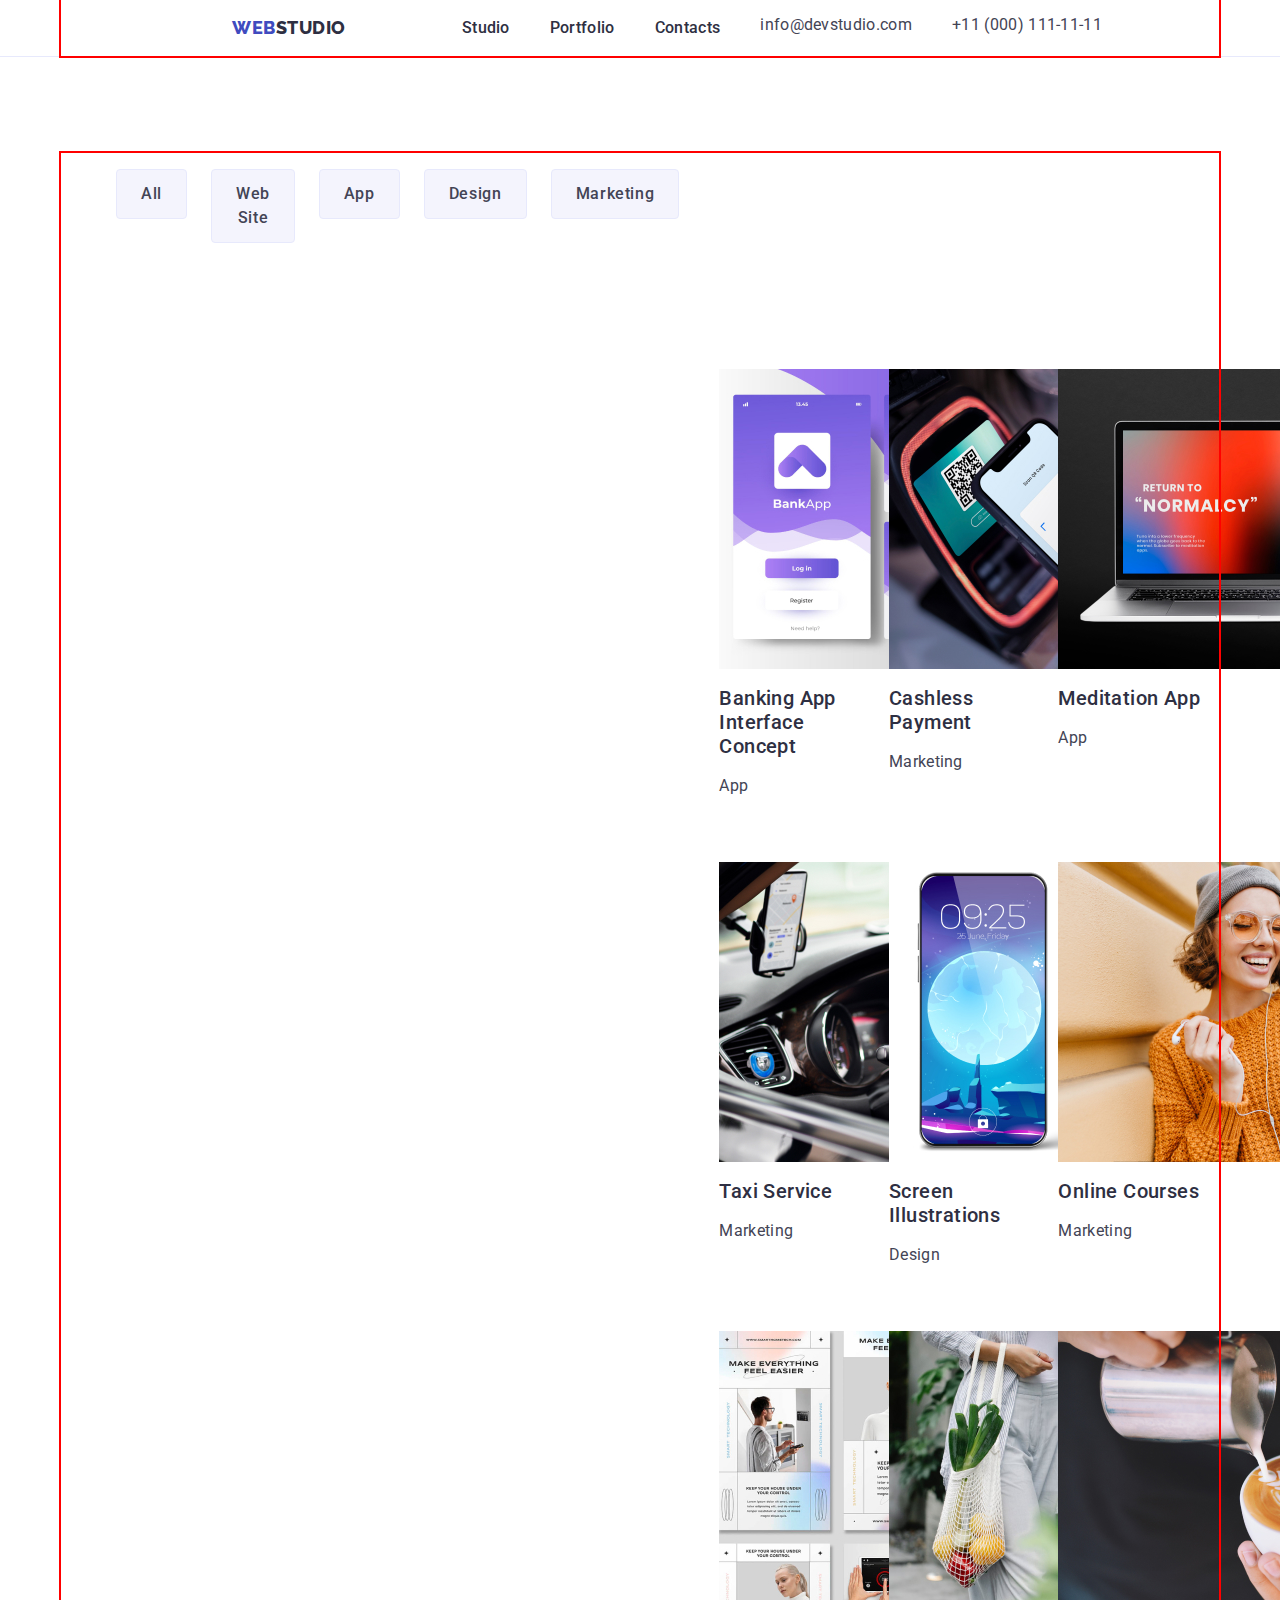
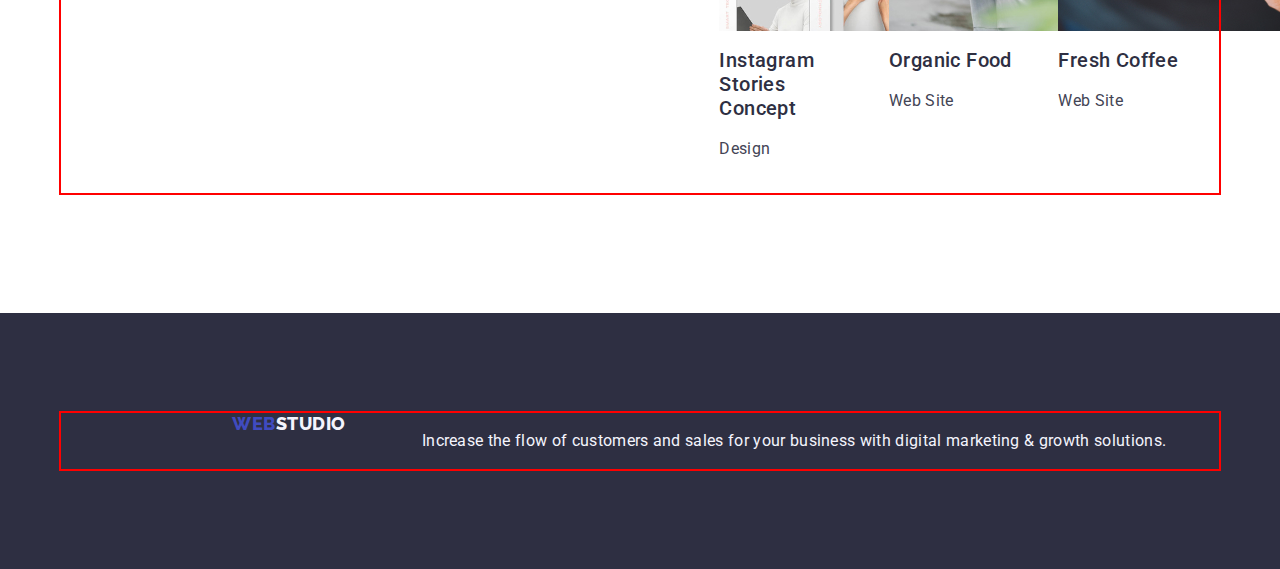
==== portfolio.html @ ae6bb575 "1" ====
<!DOCTYPE html>
<html lang="en">
  <head>
    <meta charset="UTF-8" />
    <meta http-equiv="X-UA-Compatible" content="IE=edge" />
    <meta name="viewport" content="width=device-width, initial-scale=1.0" />
    <title>WebStudio</title>
    <link rel="preconnect" href="https://fonts.googleapis.com" />

    <link rel="preconnect" href="https://fonts.gstatic.com" crossorigin />
    <link
      href="https://fonts.googleapis.com/css2?family=Raleway:wght@800&family=Roboto:wght@400;500;700&display=swap"
      rel="stylesheet"
    />
    <link
      rel="stylesheet"
      href="https://cdnjs.cloudflare.com/ajax/libs/modern-normalize/1.0.0/modern-normalize.min.css"
    />
    <link rel="stylesheet" href="./css/style.css" />
  </head>
  <body class="body">
    <!----------------------------------HEADER------------------------------------>
    <header class="header">
      <div class="container">
        <nav class="nav">
          <a href="./index.html" class="logo-header link"
            >web<span class="logo-studio">Studio</span></a
          >
          <ul class="menu-list link list">
            <li><a href="./index.html" class="menu-item link">Studio</a></li>
            <li>
              <a href="./portfolio.html" class="menu-item link">Portfolio</a>
            </li>
            <li><a href="" class="menu-item link">Contacts</a></li>
          </ul>
        </nav>
        <address class="address">
          <ul class="address-list list">
            <li>
              <a href="mailto:info@devstudio.com" class="mail-link link"
                >info@devstudio.com</a
              >
            </li>
            <li>
              <a href="tel:+110001111111" class="mail-link link"
                >+11 (000) 111-11-11</a
              >
            </li>
          </ul>
        </address>
      </div>
    </header>
    <!----------------------------------MAIN------------------------------------>
    <main class="main">
      <section class="section-main-portfolio section">
        <div class="container">
          <h1 hidden>button</h1>
          <ul class="button-list list">
            <li><button class="btn" type="button">All</button></li>
            <li><button class="btn" type="button">Web Site</button></li>
            <li><button class="btn" type="button">App</button></li>
            <li><button class="btn" type="button">Design</button></li>
            <li><button class="btn" type="button">Marketing</button></li>
          </ul>
          <ul class="portfolio-list list">
            <li class="portfolio-item">
              <a href="" class="link">
                <img
                  src="./images/portfolio1.jpg"
                  width="360"
                  height="300"
                  alt="photoportfolio1"
                />
                <div>
                  <h2 class="portfolio-title">Banking App Interface Concept</h2>
                  <p class="portfolio-text">App</p>
                </div>
              </a>
            </li>
            <li class="portfolio-item">
              <a href="" class="link">
                <img
                  src="./images/portfolio2.jpg"
                  width="360"
                  height="300"
                  alt="photoportfolio2"
                />
                <div>
                  <h2 class="portfolio-title">Cashless Payment</h2>
                  <p class="portfolio-text">Marketing</p>
                </div>
              </a>
            </li>

            <li class="portfolio-item">
              <a href="" class="link">
                <img
                  src="./images/portfolio3.jpg"
                  width="360"
                  height="300"
                  alt="photoportfolio3"
                />
                <div>
                  <h2 class="portfolio-title">Meditation App</h2>
                  <p class="portfolio-text">App</p>
                </div>
              </a>
            </li>

            <li class="portfolio-item">
              <a href="" class="link">
                <img
                  src="./images/portfolio4.jpg"
                  width="360"
                  height="300"
                  alt="photoportfolio4"
                />
                <div>
                  <h2 class="portfolio-title">Taxi Service</h2>
                  <p class="portfolio-text">Marketing</p>
                </div>
              </a>
            </li>

            <li class="portfolio-item">
              <a href="" class="link">
                <img
                  src="./images/portfolio5.jpg"
                  width="360"
                  height="300"
                  alt="photoportfolio5"
                />
                <div>
                  <h2 class="portfolio-title">Screen Illustrations</h2>
                  <p class="portfolio-text">Design</p>
                </div>
              </a>
            </li>

            <li class="portfolio-item">
              <a href="" class="link">
                <img
                  src="./images/portfolio6.jpg"
                  width="360"
                  height="300"
                  alt="photoportfolio6"
                />
                <div>
                  <h2 class="portfolio-title">Online Courses</h2>
                  <p class="portfolio-text">Marketing</p>
                </div>
              </a>
            </li>

            <li class="portfolio-item">
              <a href="" class="link">
                <img
                  src="./images/portfolio7.jpg"
                  width="360"
                  height="300"
                  alt="photoportfolio7"
                />
                <div>
                  <h2 class="portfolio-title">Instagram Stories Concept</h2>
                  <p class="portfolio-text">Design</p>
                </div>
              </a>
            </li>

            <li class="portfolio-item">
              <a href="" class="link">
                <img
                  src="./images/portfolio8.jpg"
                  width="360"
                  height="300"
                  alt="photoportfolio8"
                />
                <div>
                  <h2 class="portfolio-title">Organic Food</h2>
                  <p class="portfolio-text">Web Site</p>
                </div>
              </a>
            </li>

            <li class="portfolio-item">
              <a href="" class="link">
                <img
                  src="./images/portfolio9.jpg"
                  width="360"
                  height="300"
                  alt="photoportfolio9"
                />
                <div>
                  <h2 class="portfolio-title">Fresh Coffee</h2>
                  <p class="portfolio-text">Web Site</p>
                </div>
              </a>
            </li>
          </ul>
        </div>
      </section>
    </main>
    <!----------------------------------HEADER------------------------------------>
    <footer class="footer">
      <div class="container">
        <a href="./index.html" class="logo-footer link"
          >web<span class="logo-span">Studio</span></a
        >
        <p class="footer-text">
          Increase the flow of customers and sales for your business with
          digital marketing & growth solutions.
        </p>
      </div>
    </footer>
  </body>
</html>
---- css/style.css ----
:root {
  --buttom-color: #404bbf;
  --title-text: #f4f4fd;
  --button: #4d5ae5;
  --footer-color: #2e2f42;
  --header-color: #ffffff;
  --menu-color: #434455;
  --btn-color: #f4f4fd;
  --btn-edging: #e7e9fc;
}
.ul {
}

.link {
  text-decoration: none;
}

.list {
  list-style: none;
}
img {
  display: block;
}
.container {
  display: flex;
}
.section {
  padding: 120px 0;
}

.body {
  font-family: "Roboto", sans-serif;
  background: var(--header-color);
  color: var(--menu-color);
}
.img {
  display: block;
  max-width: 100%;
  height: auto;
}
.container {
  padding: 0 15px;
  margin: 0 auto;
  outline: 2px solid red;
  width: 1158px;
}
/**---------------HEADER--------------**/
.nav-container {
  display: flex;
  align-items: center;
}
.nav {
  display: flex;
  align-items: center;
}
.header {
  background: var(--header-color);
  border-bottom: 1px solid #e7e9fc;
  margin: 0 auto;
}

.logo-header {
  font-family: "Raleway", sans-serif;
  font-weight: 800;
  font-size: 18px;
  line-height: 1.17;
  letter-spacing: 0.03em;
  text-transform: uppercase;
  margin-right: 76px;
  margin-left: 156px;
  display: inline-block;

  color: var(--buttom-color);
}

.logo-studio {
  font-family: "Raleway", sans-serif;
  color: var(--footer-color);
}

.menu-list {
  display: flex;
  gap: 40px;
}

.menu-item:hover,
.menu-item:focus {
  color: var(--buttom-color);
}

.menu-item {
  font-weight: 500;
  line-height: 1.5;
  letter-spacing: 0.02em;
  padding: 24px 0;
  color: var(--footer-color);
}

.address {
  font-style: normal;
  margin-right: auto;
}
.address-list {
  display: flex;
  gap: 40px;
}

.mail-link:hover,
.mail-link:focus {
  color: var(--buttom-color);
}
.mail-link {
  letter-spacing: 0.02em;
  color: var(--menu-color);
}
/**---------------SECTION 1--------------**/
.title-top-section {
  margin: 0 auto;
  padding: 188px 0;
  background: var(--footer-color);
  height: 600px;
  width: 1440px;
}
.div-container {
  display: flex;
  flex-wrap: wrap;
  height: 250px;
  width: 550px;
}

.title {
  height: 120px;
  font-weight: 700;
  font-size: 56px;
  line-height: 1.07;
  text-align: center;
  letter-spacing: 0.02em;
  max-width: 496px;
  margin: 0 auto;
  color: var(--header-color);
}

.button-top:hover,
.button-top:focus {
  background-color: var(--buttom-color);
}

.button-top {
  font-family: "Roboto", sans-serif;
  font-weight: 500;
  font-size: 16px;
  line-height: 1.5;
  letter-spacing: 0.04em;
  cursor: pointer;
  display: block;
  border: none;
  min-width: 169px;
  height: 56px;
  border-radius: 4px;
  margin: 0 auto;
  margin-top: 48px;
  color: var(--header-color);
  background-color: var(--button);
}
/**---------------SECTION 2--------------**/
.section-two {
}
.element {
  flex-basis: calc((100% - 3 * 24px) / 4);
}
.list-list {
  display: flex;
  gap: 24px;
}

.title-top {
  font-weight: 500;
  font-size: 20px;
  line-height: 1.2;
  letter-spacing: 0.02em;
  margin-bottom: 8px;
  color: var(--footer-color);
}
.title-text {
  font-size: 16px;
  line-height: 1.5;
  letter-spacing: 0.02em;
  color: var(--menu-color);
}

/**---------------SECTION 3--------------**/
.section-three {
}
.work {
  font-weight: 700;
  font-size: 36px;
  margin-bottom: 72px;
  line-height: 1.11;
  text-align: center;
  letter-spacing: 0.02em;
  text-transform: capitalize;
  color: var(--footer-color);
}
.list-work {
  display: flex;
  gap: 24px;
}
.element-foto {
  display: flex;
  width: calc((100% - 48px) / 3);
}
/**---------------SECTION 4--------------**/
.section-four {
  background-color: var(--title-text);
}

.team {
  font-size: 36px;
  line-height: 1.11;
  text-align: center;
  letter-spacing: 0.02em;
  text-transform: capitalize;
  margin-bottom: 72px;
  color: var(--footer-color);
}
.team-list {
  display: flex;
  gap: 24px;

  border-radius: 0px 0px 4px 4px;
}

.foto {
  background-color: var(--header-color);

  width: calc((100% - 72px) / 4);
  border-radius: 0px 0px 4px 4px;
}
.div-foto {
  padding: 32px 16px;
}

.name {
  font-size: 20px;
  line-height: 1.2;
  text-align: center;
  letter-spacing: 0.02em;
  margin-bottom: 8px;
  color: var(--footer-color);
}
.speciality {
  font-size: 16px;
  line-height: 1.5;
  text-align: center;
  letter-spacing: 0.02em;

  color: var(--menu-color);
}
/**---------------portfolio-main--------------**/

.section-main-portfolio {
  padding: 96px 0 120px;
}
.btn-div {
  display: flex;
}
.button-list {
  list-style: none;
  display: flex;
  justify-content: center;
  gap: 24px;
  margin-bottom: 72px;
  padding-bottom: 427px;
}

.btn:hover,
.btn:focus {
  border: 1px solid transparent;
  background-color: var(--buttom-color);
  color: var(--header-color);
}

.btn {
  font-family: "Roboto", sans-serif;
  font-weight: 500;
  font-size: 16px;
  line-height: 1.5;
  letter-spacing: 0.04em;
  cursor: pointer;
  padding: 12px 24px;
  border-radius: 4px;
  border: 1px solid var(--btn-edging);
  color: var(--buton);
  background-color: var(--btn-color);
}

.portfolio-list {
  display: flex;
  flex-wrap: wrap;
  column-gap: 24px;
  row-gap: 48px;
  margin-top: 216px;
}
.portfolio-item {
  width: calc((100% - 48px) / 3);
}

.portfolio-title {
  font-weight: 500;
  font-size: 20px;
  line-height: 1.2;
  letter-spacing: 0.02em;
  color: var(--footer-color);
}
.portfolio-text {
  font-size: 16px;
  line-height: 1.5;
  letter-spacing: 0.02em;
  color: var(--menu-color);
}

/**---------------FOOTER--------------**/
.footer {
  padding: 100px 0;
  background: var(--footer-color);
}
.footer-text {
  font-size: 16px;
  line-height: 24px;
  letter-spacing: 0.02em;
  color: var(--title-text);
}
.logo-footer {
  font-family: "Raleway", sans-serif;
  font-weight: 800;
  font-size: 18px;
  line-height: 1.17;
  letter-spacing: 0.03em;
  text-transform: uppercase;
  margin-right: 76px;
  margin-left: 156px;
  display: inline-block;
  margin-bottom: 16px;
  color: var(--buttom-color);
}

.logo-span {
  color: var(--title-text);
}
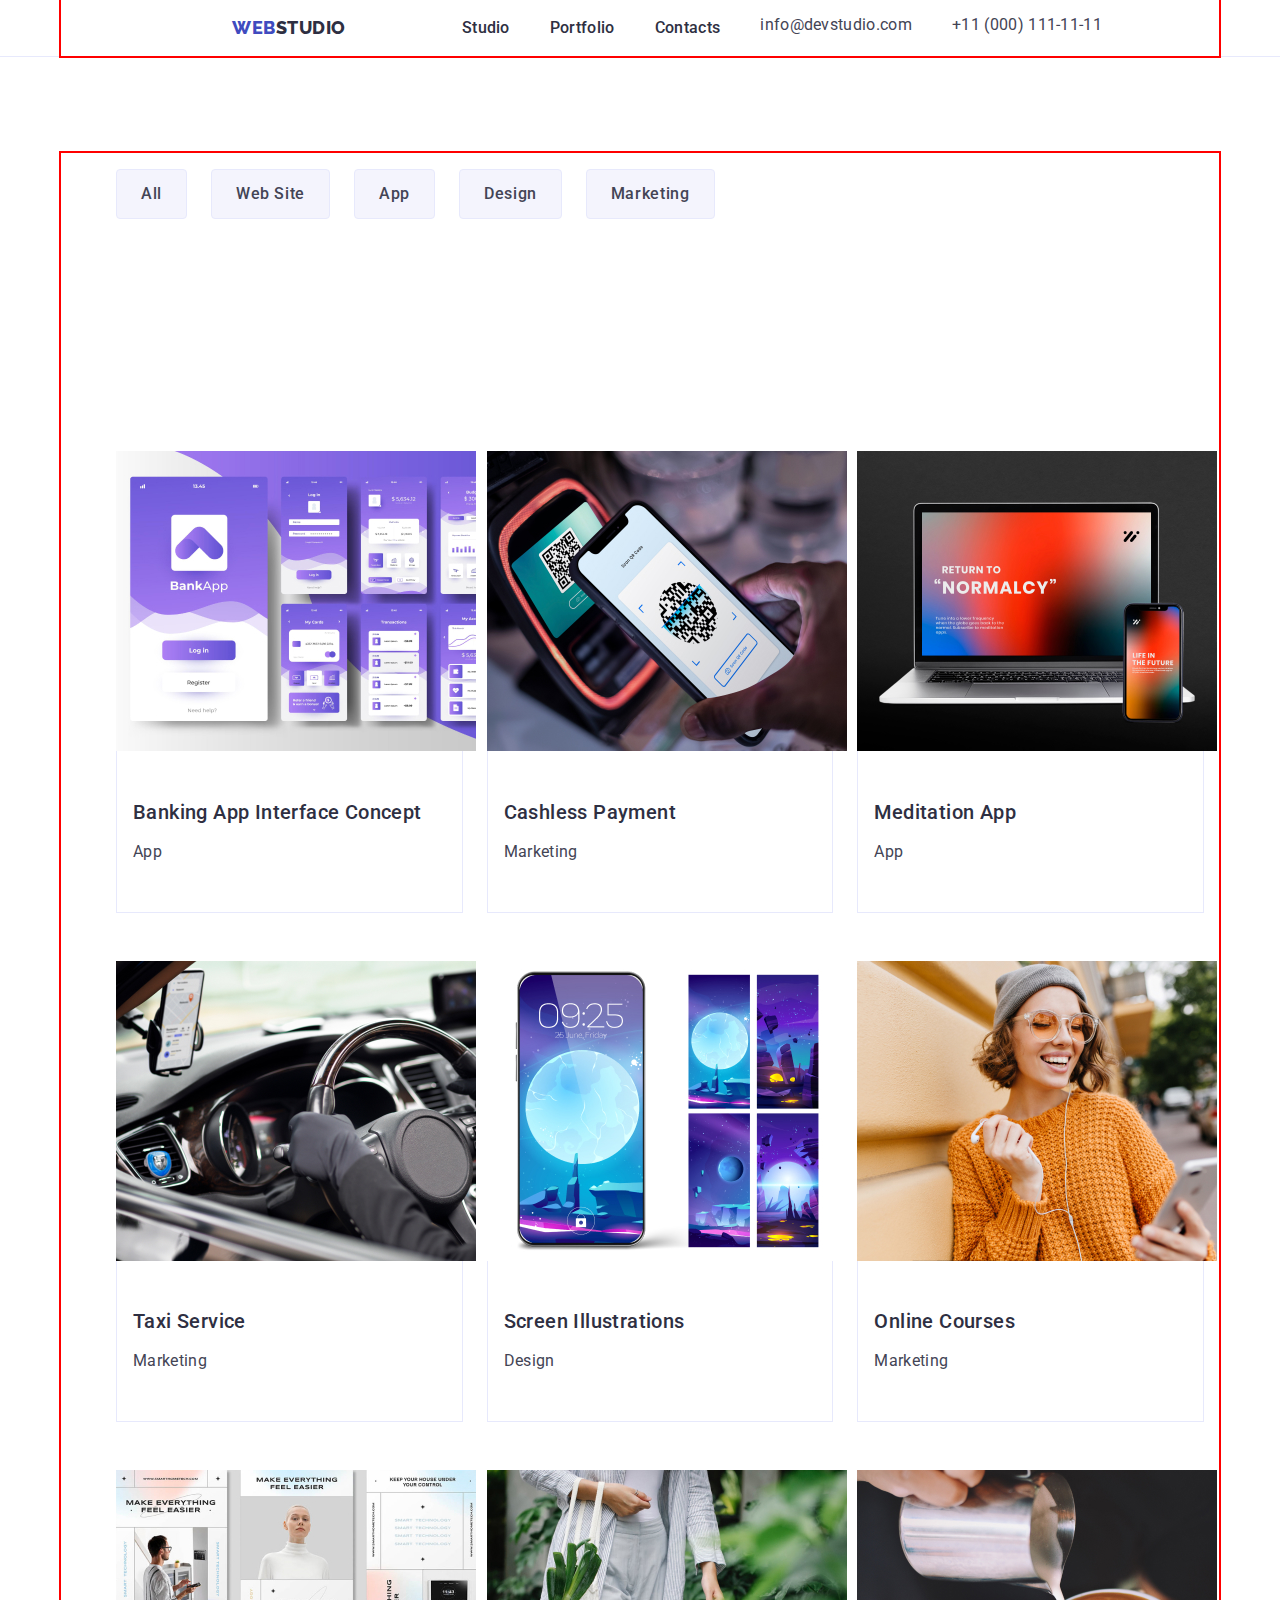
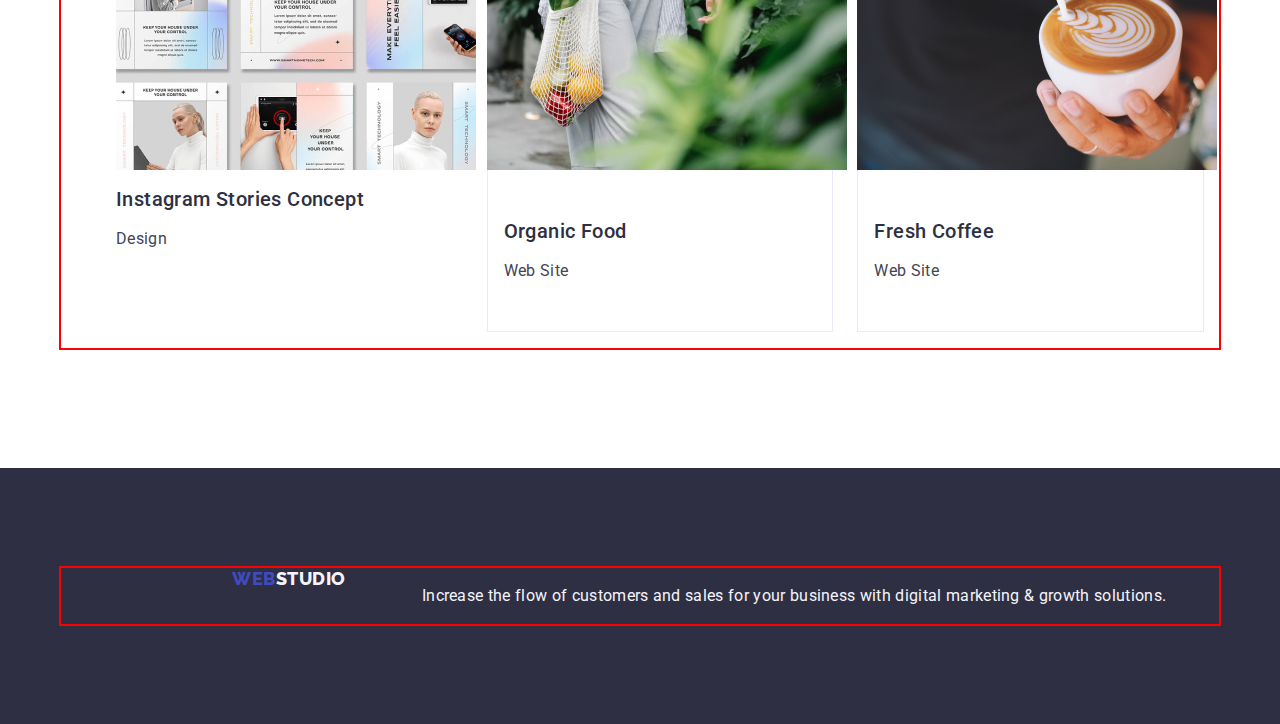
==== commit 7a386d0c: "1" ====
--- a/portfolio.html
+++ b/portfolio.html
@@ -53,7 +53,7 @@
     <!----------------------------------MAIN------------------------------------>
     <main class="main">
       <section class="section-main-portfolio section">
-        <div class="container">
+        <div class="portfolio-container container">
           <h1 hidden>button</h1>
           <ul class="button-list list">
             <li><button class="btn" type="button">All</button></li>
@@ -71,7 +71,7 @@
                   height="300"
                   alt="photoportfolio1"
                 />
-                <div>
+                <div class="div-text">
                   <h2 class="portfolio-title">Banking App Interface Concept</h2>
                   <p class="portfolio-text">App</p>
                 </div>
@@ -85,7 +85,7 @@
                   height="300"
                   alt="photoportfolio2"
                 />
-                <div>
+                <div class="div-text">
                   <h2 class="portfolio-title">Cashless Payment</h2>
                   <p class="portfolio-text">Marketing</p>
                 </div>
@@ -100,7 +100,7 @@
                   height="300"
                   alt="photoportfolio3"
                 />
-                <div>
+                <div class="div-text">
                   <h2 class="portfolio-title">Meditation App</h2>
                   <p class="portfolio-text">App</p>
                 </div>
@@ -115,7 +115,7 @@
                   height="300"
                   alt="photoportfolio4"
                 />
-                <div>
+                <div class="div-text">
                   <h2 class="portfolio-title">Taxi Service</h2>
                   <p class="portfolio-text">Marketing</p>
                 </div>
@@ -130,7 +130,7 @@
                   height="300"
                   alt="photoportfolio5"
                 />
-                <div>
+                <div class="div-text">
                   <h2 class="portfolio-title">Screen Illustrations</h2>
                   <p class="portfolio-text">Design</p>
                 </div>
@@ -145,7 +145,7 @@
                   height="300"
                   alt="photoportfolio6"
                 />
-                <div>
+                <div class="div-text">
                   <h2 class="portfolio-title">Online Courses</h2>
                   <p class="portfolio-text">Marketing</p>
                 </div>
@@ -175,7 +175,7 @@
                   height="300"
                   alt="photoportfolio8"
                 />
-                <div>
+                <div class="div-text">
                   <h2 class="portfolio-title">Organic Food</h2>
                   <p class="portfolio-text">Web Site</p>
                 </div>
@@ -190,7 +190,7 @@
                   height="300"
                   alt="photoportfolio9"
                 />
-                <div>
+                <div class="div-text">
                   <h2 class="portfolio-title">Fresh Coffee</h2>
                   <p class="portfolio-text">Web Site</p>
                 </div>
--- a/css/style.css
+++ b/css/style.css
@@ -261,16 +261,12 @@
 .section-main-portfolio {
   padding: 96px 0 120px;
 }
-.btn-div {
-  display: flex;
-}
+
 .button-list {
   list-style: none;
   display: flex;
   justify-content: center;
   gap: 24px;
-  margin-bottom: 72px;
-  padding-bottom: 427px;
 }
 
 .btn:hover,
@@ -293,6 +289,9 @@
   color: var(--buton);
   background-color: var(--btn-color);
 }
+.portfolio-container {
+  flex-wrap: wrap;
+}
 
 .portfolio-list {
   display: flex;
@@ -310,6 +309,7 @@
   font-size: 20px;
   line-height: 1.2;
   letter-spacing: 0.02em;
+  margin-bottom: 8px;
   color: var(--footer-color);
 }
 .portfolio-text {
@@ -317,6 +317,11 @@
   line-height: 1.5;
   letter-spacing: 0.02em;
   color: var(--menu-color);
+}
+.div-text {
+  padding: 32px 16px;
+  border: 1px solid #e7e9fc;
+  border-top: none;
 }
 
 /**---------------FOOTER--------------**/
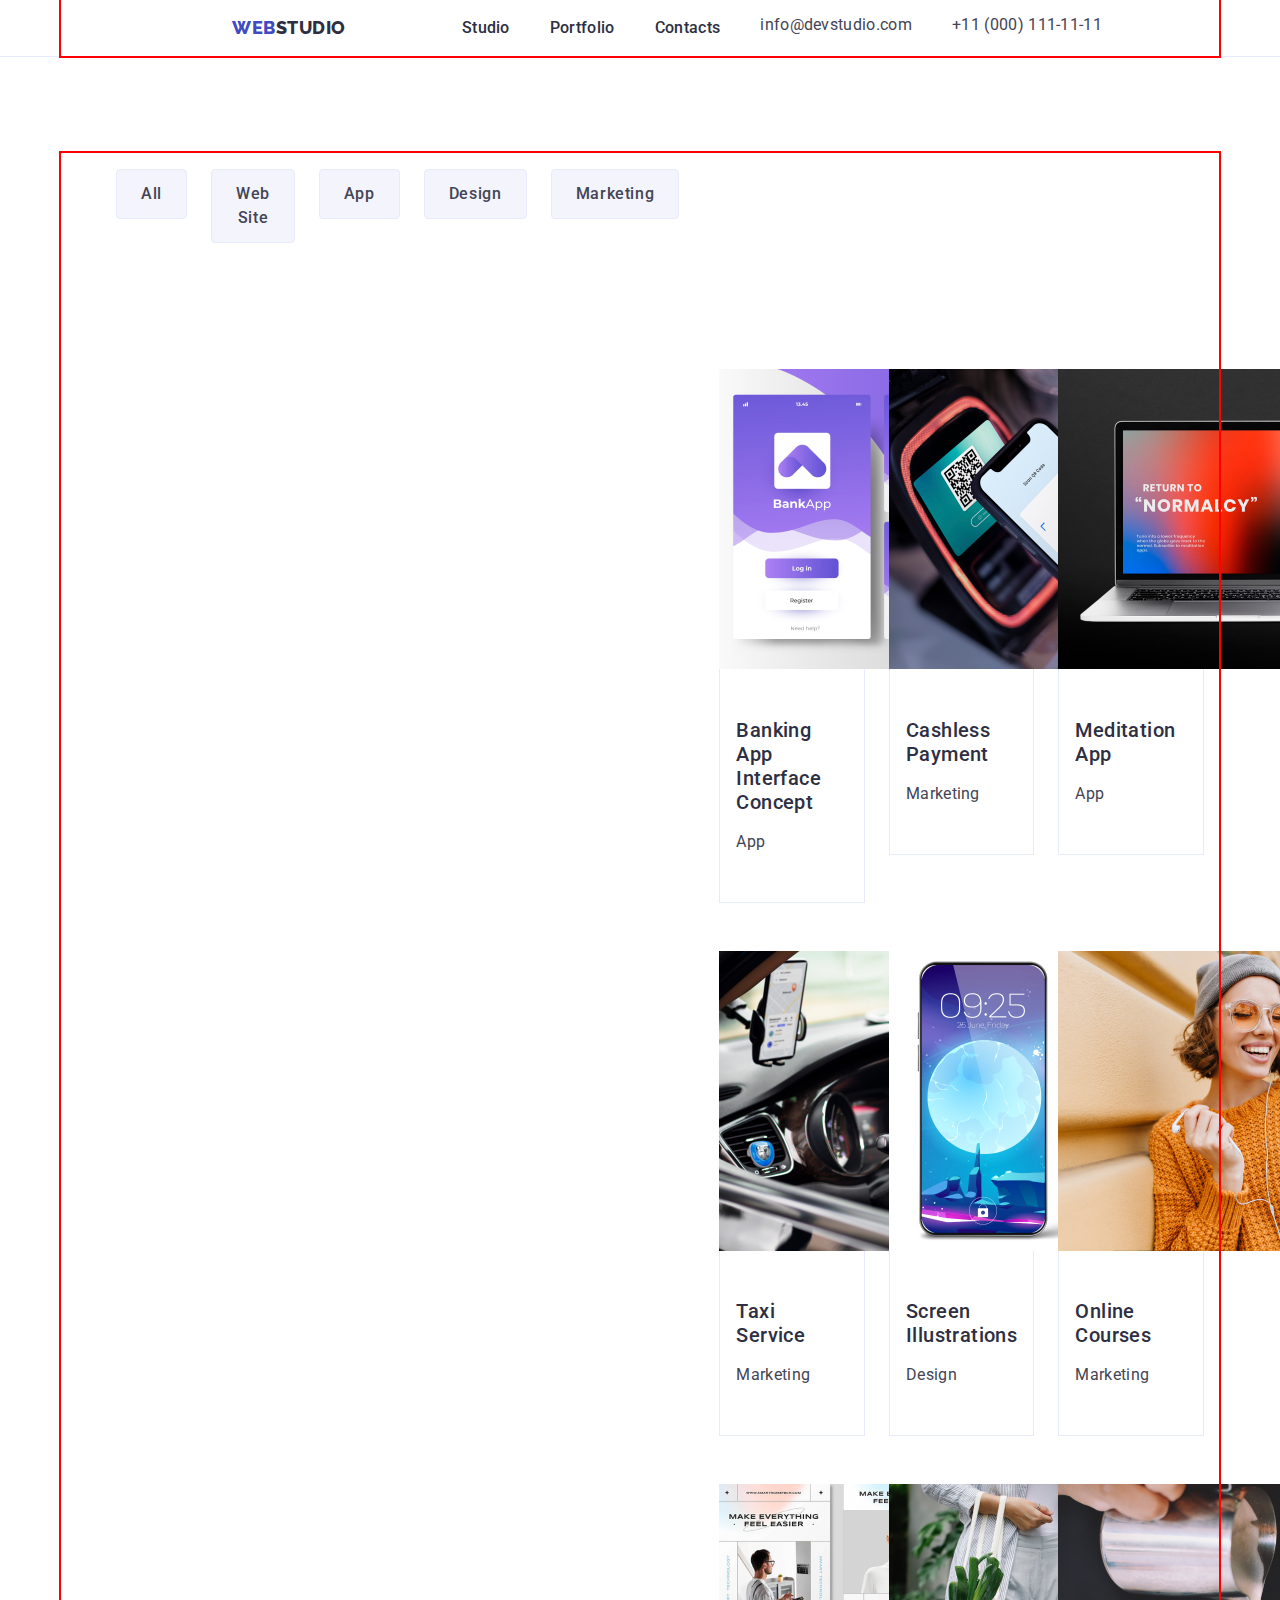
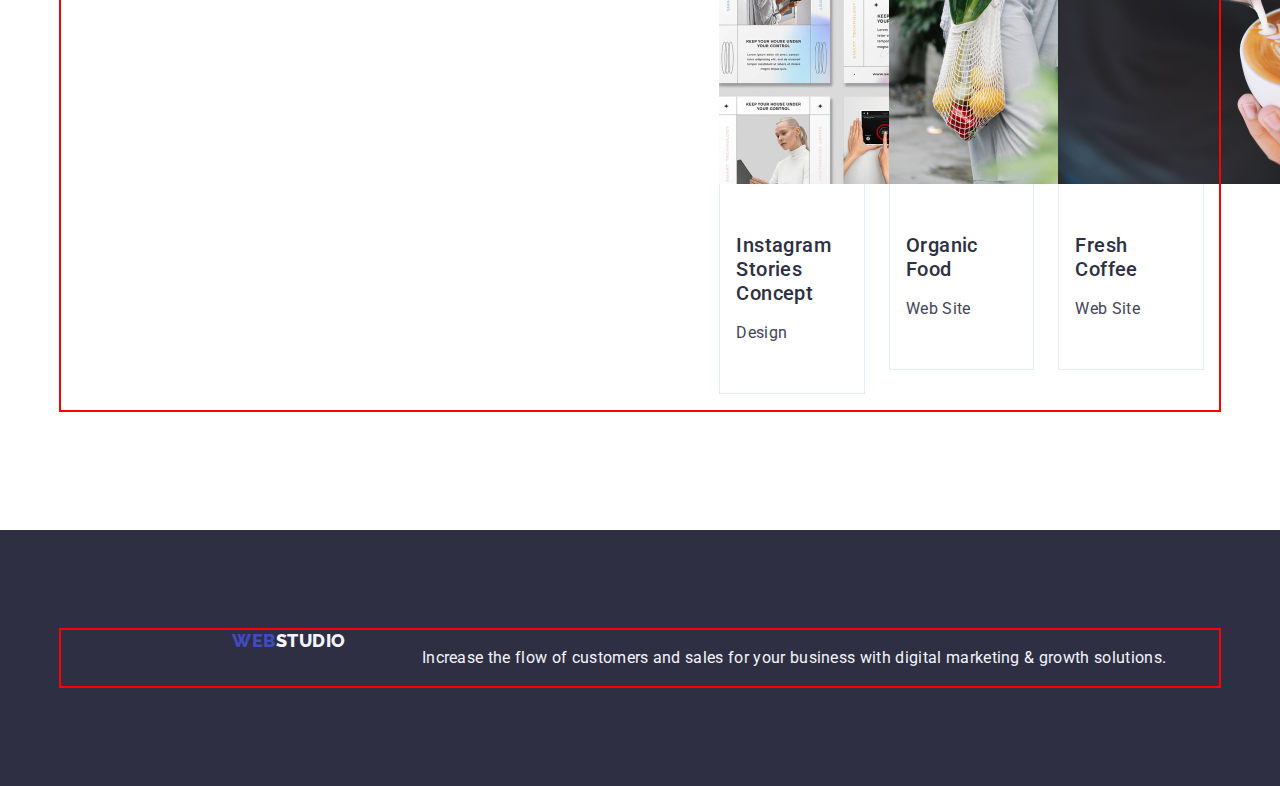
==== commit b4c90d7e: "1" ====
--- a/portfolio.html
+++ b/portfolio.html
@@ -160,7 +160,7 @@
                   height="300"
                   alt="photoportfolio7"
                 />
-                <div>
+                <div class="div-text">
                   <h2 class="portfolio-title">Instagram Stories Concept</h2>
                   <p class="portfolio-text">Design</p>
                 </div>
--- a/css/style.css
+++ b/css/style.css
@@ -290,7 +290,6 @@
   background-color: var(--btn-color);
 }
 .portfolio-container {
-  flex-wrap: wrap;
 }
 
 .portfolio-list {
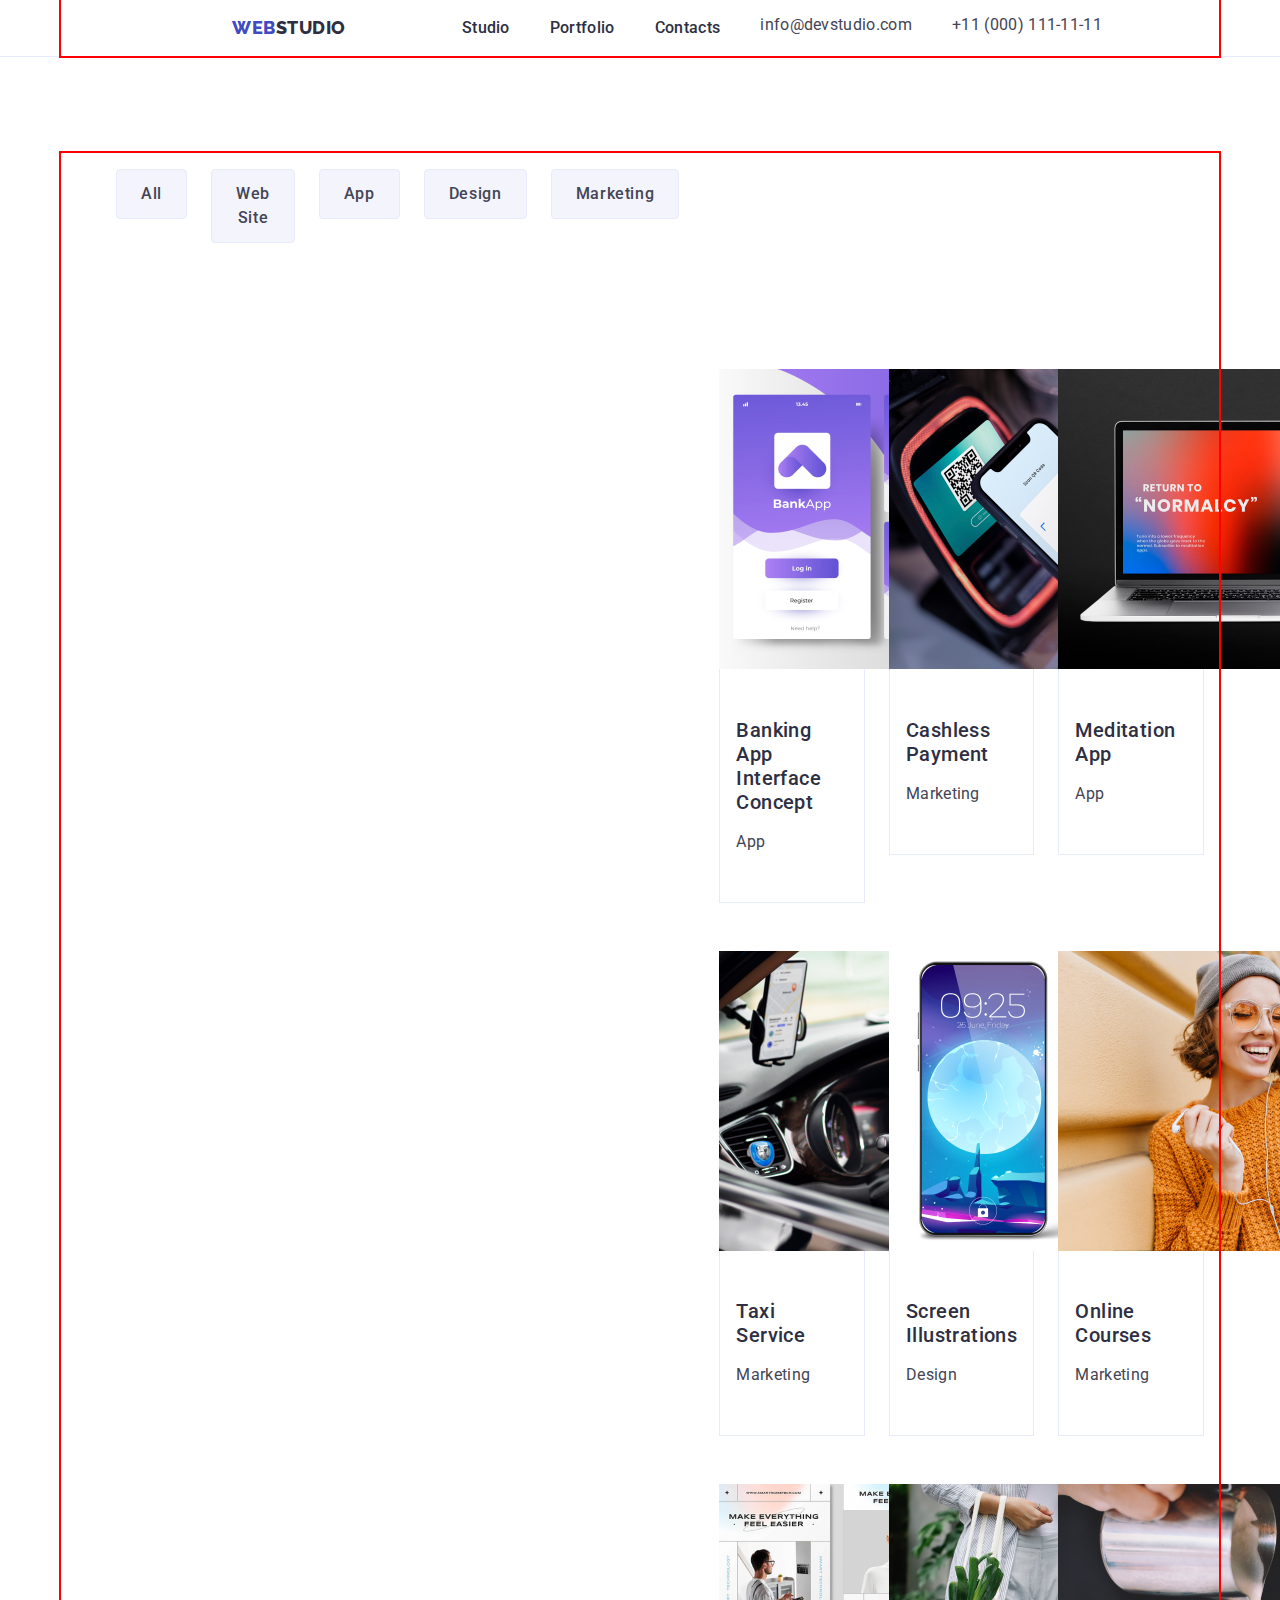
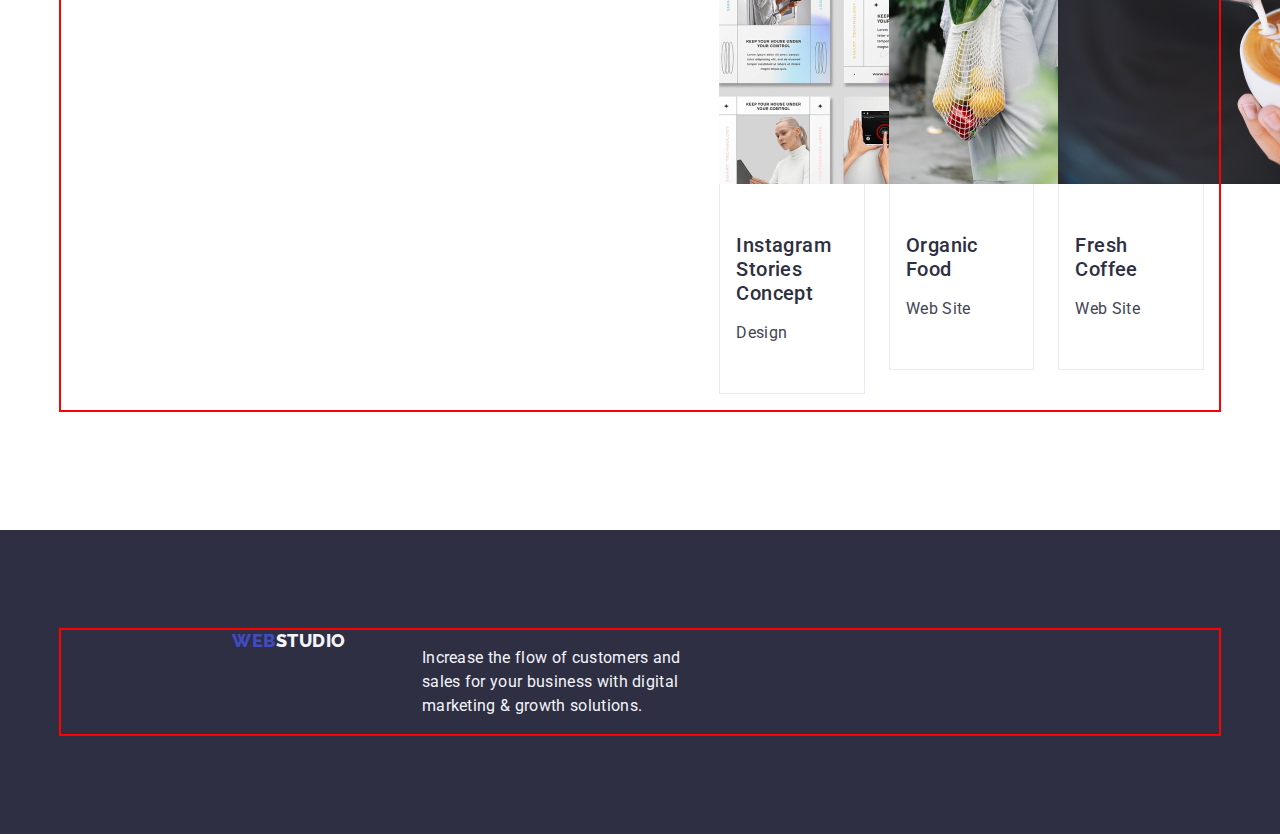
==== commit e7bd65e9: "1" ====
--- a/portfolio.html
+++ b/portfolio.html
@@ -202,7 +202,7 @@
     </main>
     <!----------------------------------HEADER------------------------------------>
     <footer class="footer">
-      <div class="container">
+      <div class="footer-div container">
         <a href="./index.html" class="logo-footer link"
           >web<span class="logo-span">Studio</span></a
         >
--- a/css/style.css
+++ b/css/style.css
@@ -267,6 +267,7 @@
   display: flex;
   justify-content: center;
   gap: 24px;
+  margin-bottom: 72px;
 }
 
 .btn:hover,
@@ -328,10 +329,13 @@
   padding: 100px 0;
   background: var(--footer-color);
 }
+.footer-div {
+}
 .footer-text {
   font-size: 16px;
   line-height: 24px;
   letter-spacing: 0.02em;
+  width: 264px;
   color: var(--title-text);
 }
 .logo-footer {
@@ -344,6 +348,7 @@
   margin-right: 76px;
   margin-left: 156px;
   display: inline-block;
+  display: flex;
   margin-bottom: 16px;
   color: var(--buttom-color);
 }
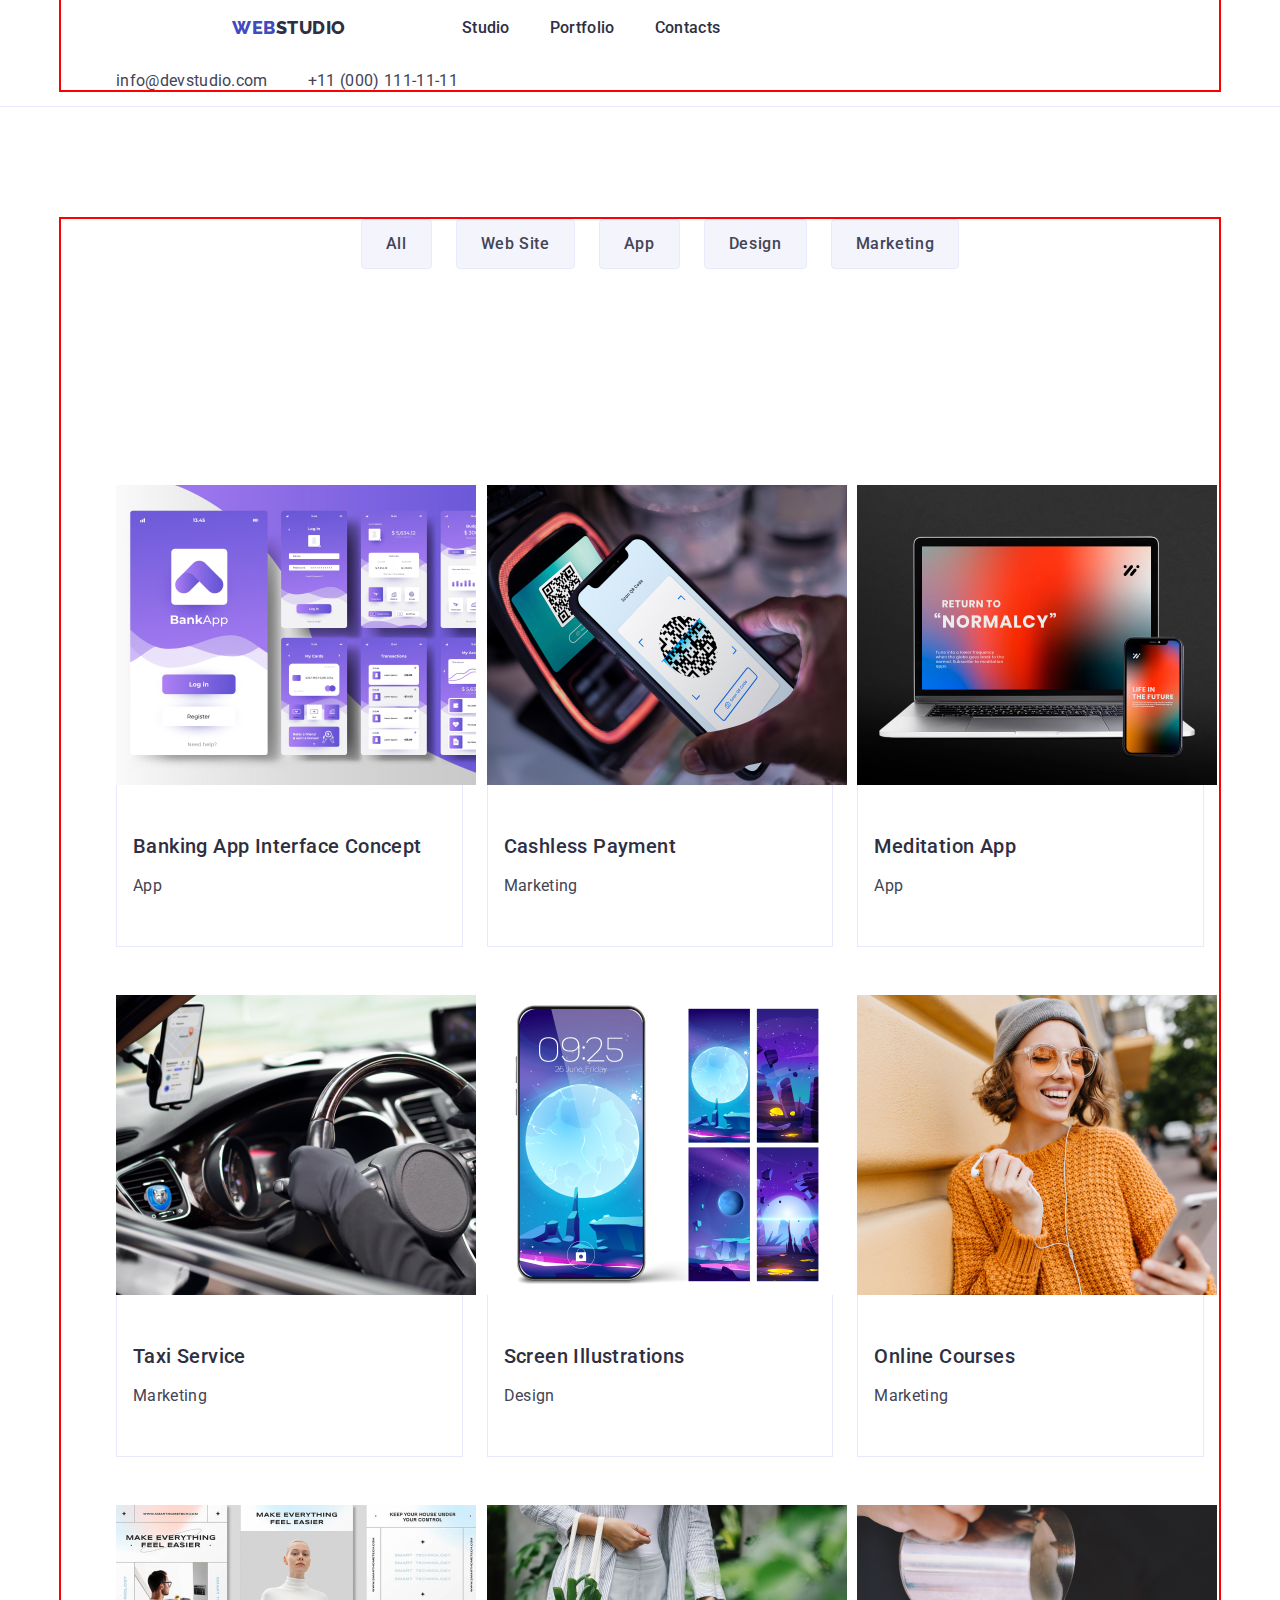
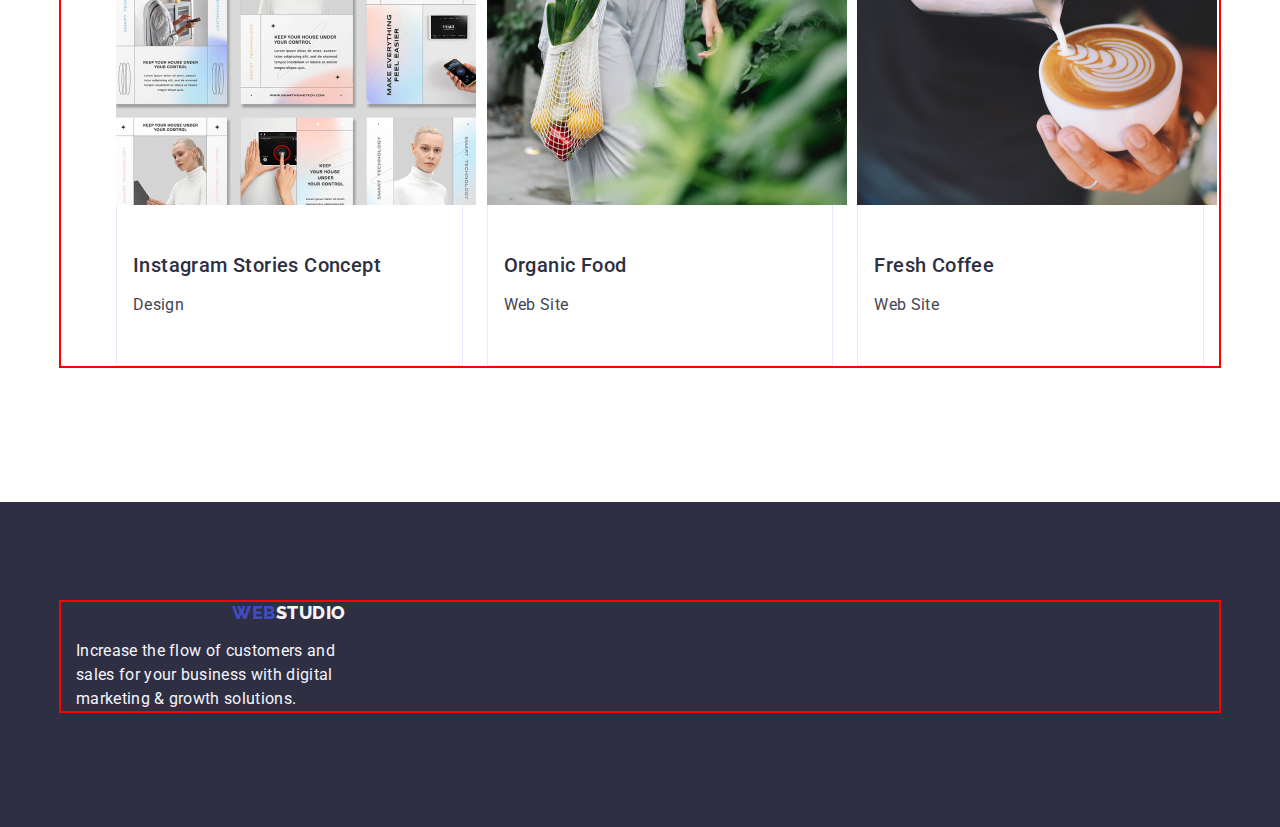
==== commit b7d6093d: "1" ====
--- a/portfolio.html
+++ b/portfolio.html
@@ -53,7 +53,7 @@
     <!----------------------------------MAIN------------------------------------>
     <main class="main">
       <section class="section-main-portfolio section">
-        <div class="portfolio-container container">
+        <div class="container">
           <h1 hidden>button</h1>
           <ul class="button-list list">
             <li><button class="btn" type="button">All</button></li>
--- a/css/style.css
+++ b/css/style.css
@@ -21,9 +21,7 @@
 img {
   display: block;
 }
-.container {
-  display: flex;
-}
+
 .section {
   padding: 120px 0;
 }
@@ -45,10 +43,7 @@
   width: 1158px;
 }
 /**---------------HEADER--------------**/
-.nav-container {
-  display: flex;
-  align-items: center;
-}
+
 .nav {
   display: flex;
   align-items: center;
@@ -121,12 +116,6 @@
   height: 600px;
   width: 1440px;
 }
-.div-container {
-  display: flex;
-  flex-wrap: wrap;
-  height: 250px;
-  width: 550px;
-}
 
 .title {
   height: 120px;
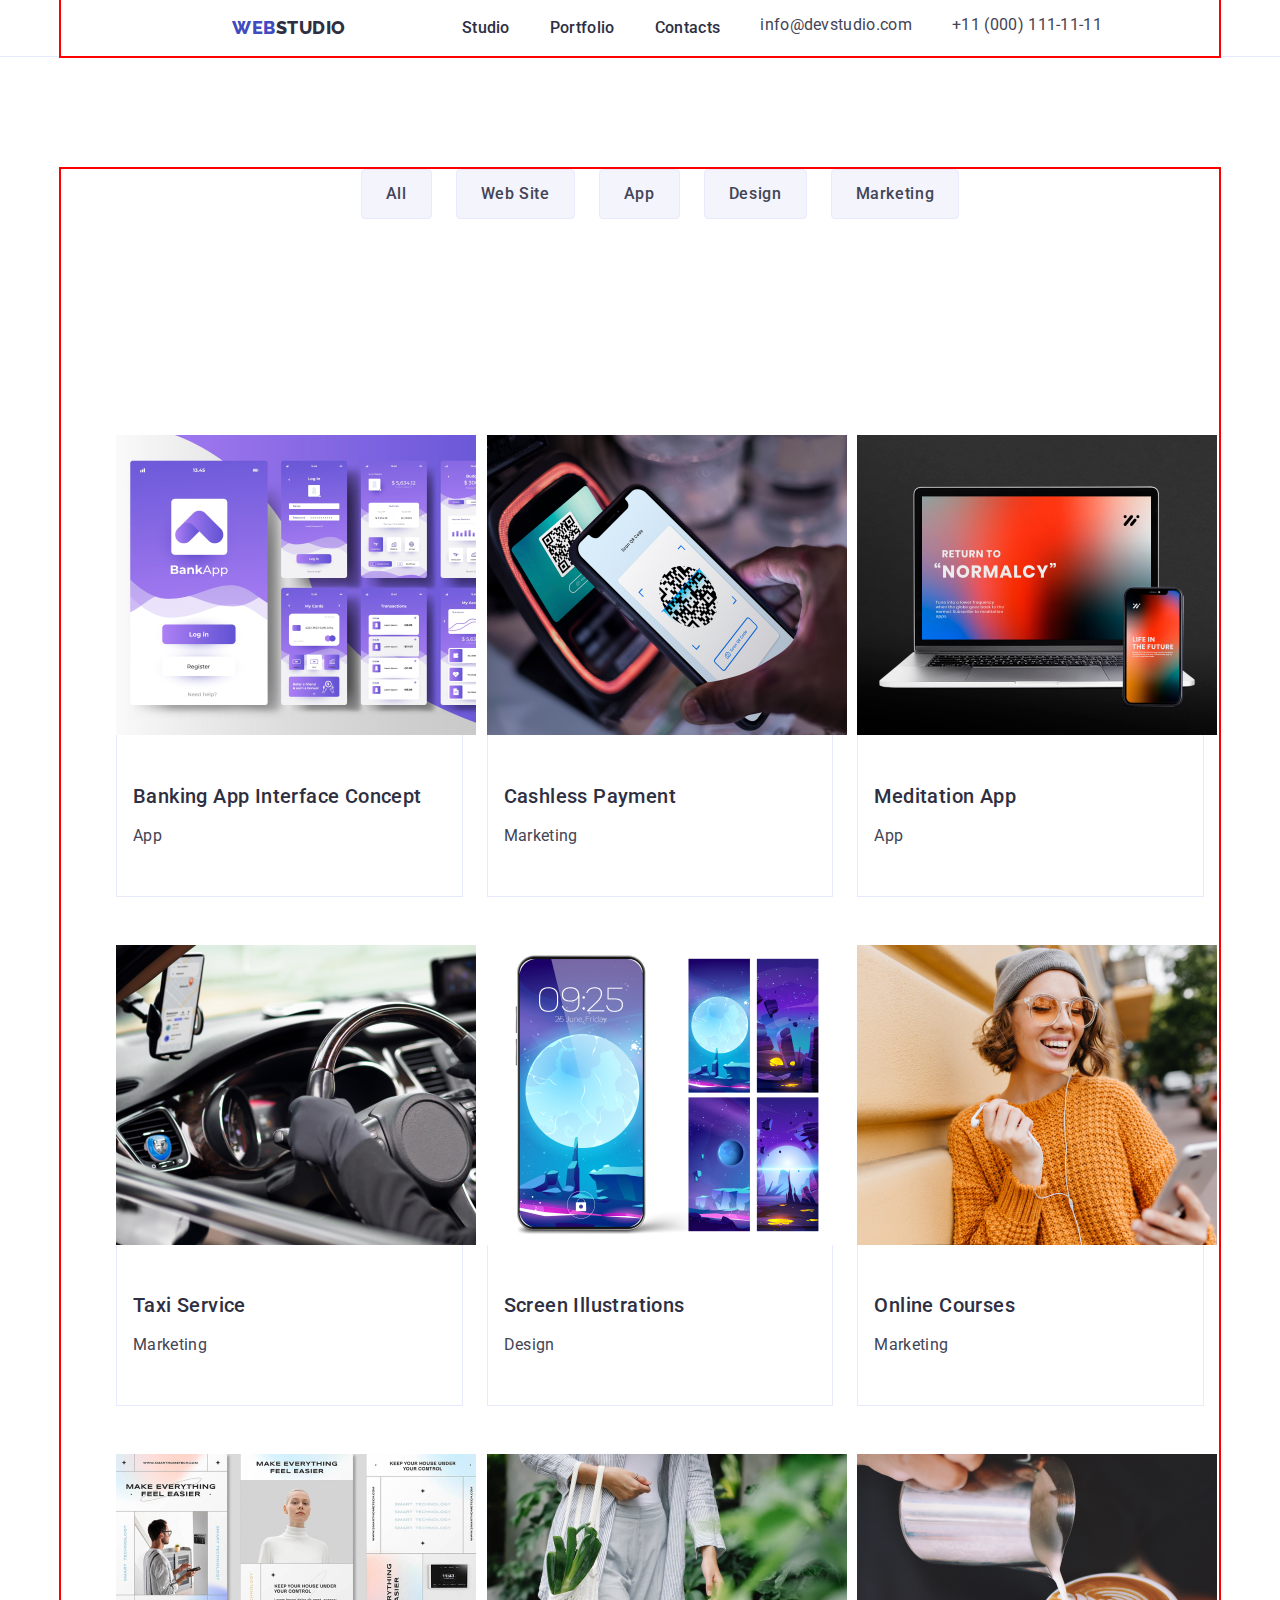
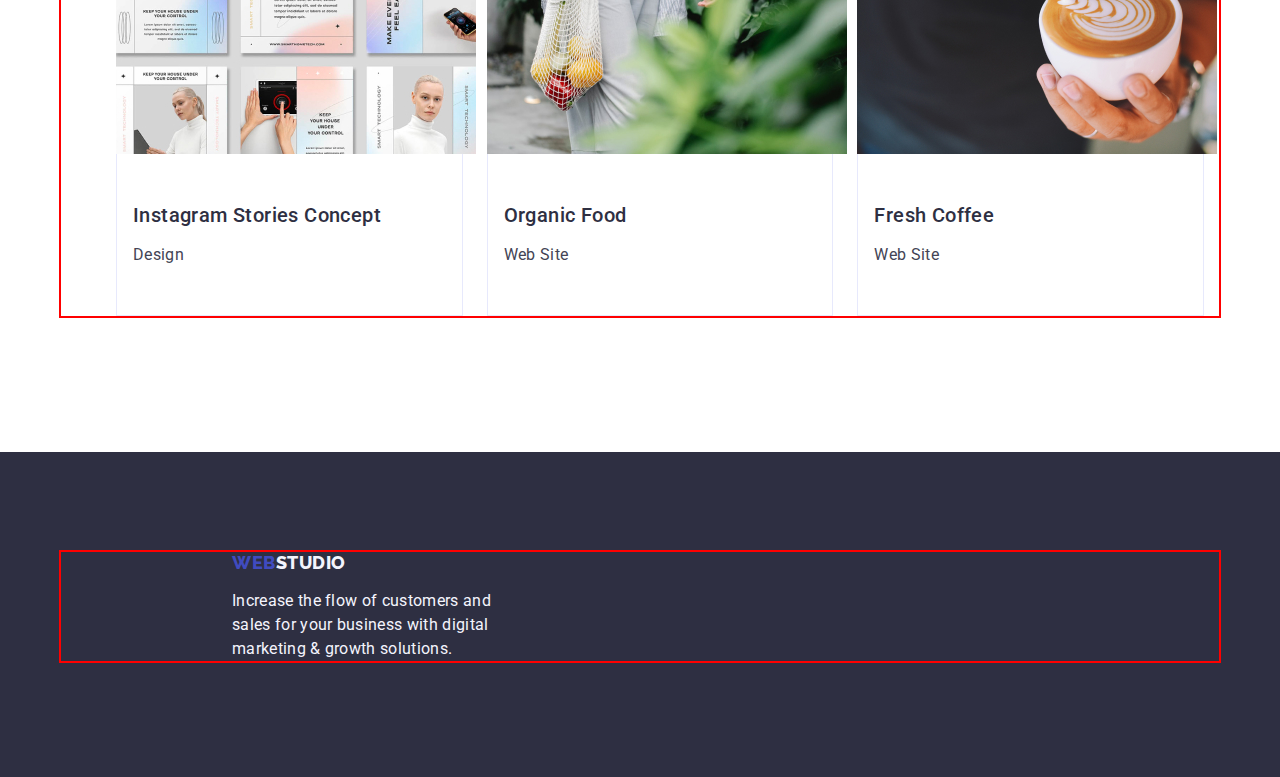
==== commit 95cc2c02: "1" ====
--- a/portfolio.html
+++ b/portfolio.html
@@ -21,7 +21,7 @@
   <body class="body">
     <!----------------------------------HEADER------------------------------------>
     <header class="header">
-      <div class="container">
+      <div class="header-container container">
         <nav class="nav">
           <a href="./index.html" class="logo-header link"
             >web<span class="logo-studio">Studio</span></a
--- a/css/style.css
+++ b/css/style.css
@@ -43,7 +43,9 @@
   width: 1158px;
 }
 /**---------------HEADER--------------**/
-
+.header-container {
+  display: flex;
+}
 .nav {
   display: flex;
   align-items: center;
@@ -325,6 +327,7 @@
   line-height: 24px;
   letter-spacing: 0.02em;
   width: 264px;
+  margin-left: 156px;
   color: var(--title-text);
 }
 .logo-footer {
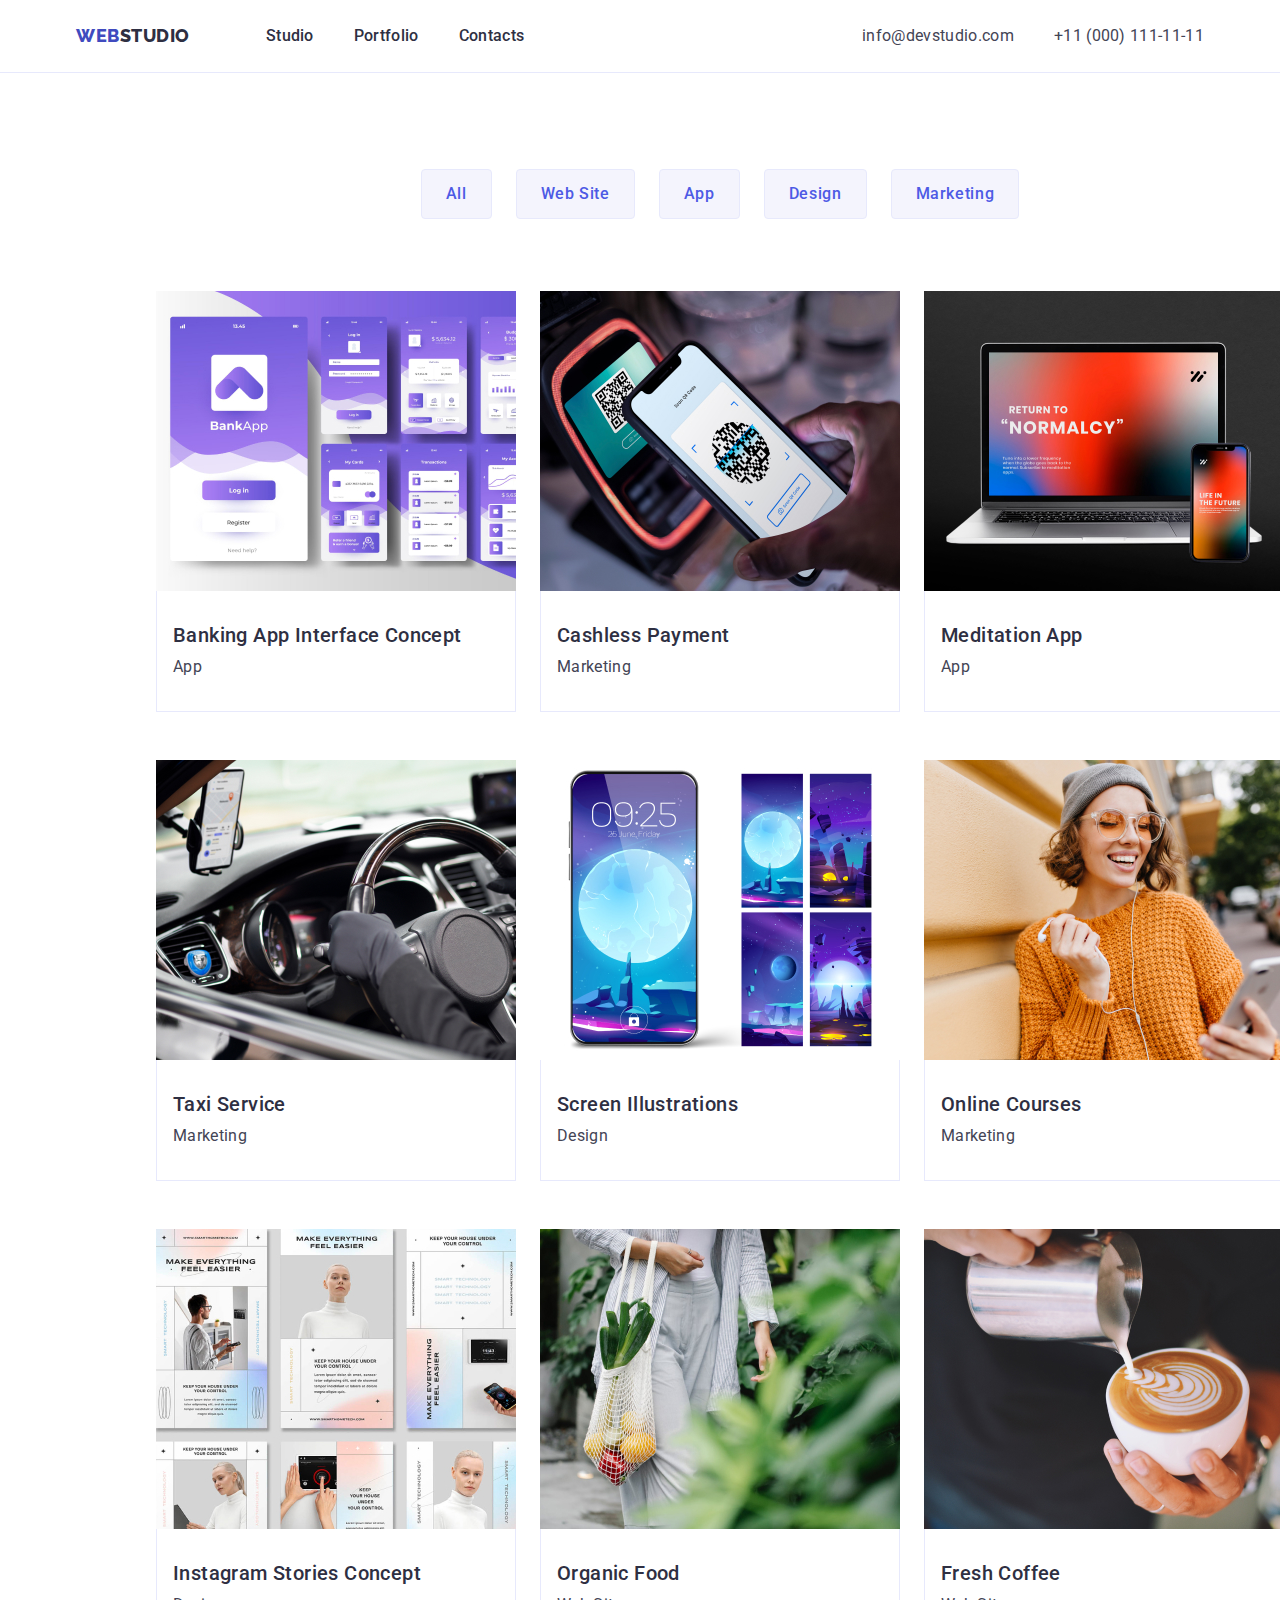
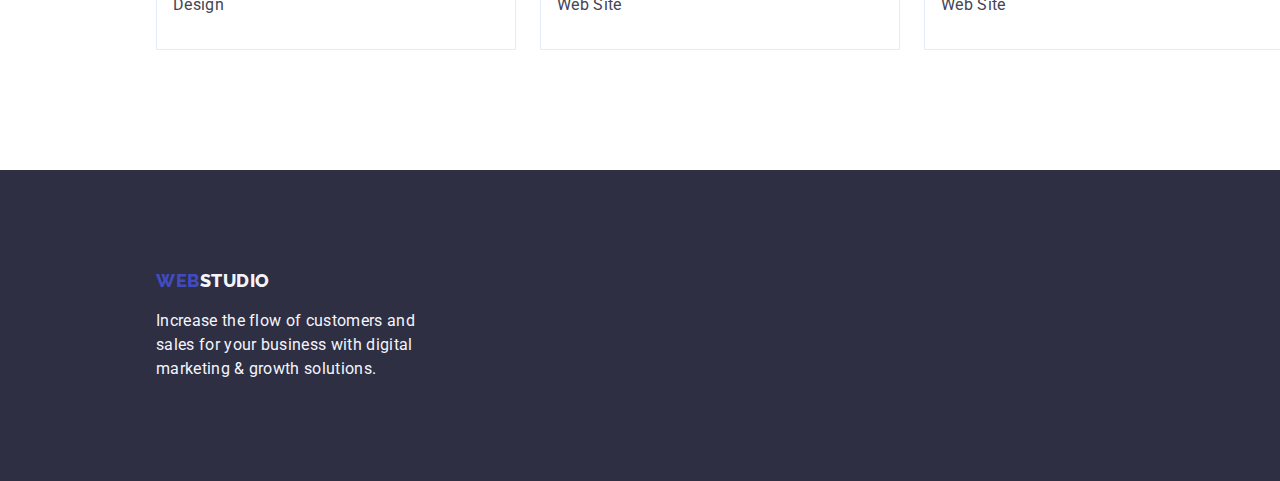
==== commit a10bc4fe: "1" ====
--- a/portfolio.html
+++ b/portfolio.html
@@ -52,9 +52,9 @@
     </header>
     <!----------------------------------MAIN------------------------------------>
     <main class="main">
+      <h2 class="visually-hidden">WebStudio</h2>
       <section class="section-main-portfolio section">
         <div class="container">
-          <h1 hidden>button</h1>
           <ul class="button-list list">
             <li><button class="btn" type="button">All</button></li>
             <li><button class="btn" type="button">Web Site</button></li>
--- a/css/style.css
+++ b/css/style.css
@@ -8,44 +8,61 @@
   --btn-color: #f4f4fd;
   --btn-edging: #e7e9fc;
 }
-.ul {
-}
-
-.link {
-  text-decoration: none;
-}
-
-.list {
-  list-style: none;
-}
-img {
-  display: block;
-}
-
-.section {
-  padding: 120px 0;
-}
-
-.body {
+
+body {
   font-family: "Roboto", sans-serif;
   background: var(--header-color);
   color: var(--menu-color);
 }
-.img {
+
+h1,
+h2,
+h3,
+h4,
+h5,
+h6 {
+  margin: 0;
+  padding: 0;
+}
+
+p {
+  margin: 0;
+}
+
+ul {
+  padding-left: 0;
+  margin: 0;
+}
+
+img {
   display: block;
   max-width: 100%;
   height: auto;
 }
+
+.link {
+  text-decoration: none;
+}
+
+.list {
+  list-style: none;
+}
+
+.section {
+  padding: 120px 0;
+  /* outline: 2px solid greenyellow;*/
+  width: 1440px;
+  margin: 0 auto;
+}
+
 .container {
   padding: 0 15px;
   margin: 0 auto;
-  outline: 2px solid red;
+  /* outline: 2px solid red;*/
   width: 1158px;
 }
+
 /**---------------HEADER--------------**/
-.header-container {
-  display: flex;
-}
 .nav {
   display: flex;
   align-items: center;
@@ -53,7 +70,14 @@
 .header {
   background: var(--header-color);
   border-bottom: 1px solid #e7e9fc;
-  margin: 0 auto;
+}
+.header-container {
+  display: flex;
+  align-items: center;
+}
+.nav {
+  display: flex;
+  align-items: center;
 }
 
 .logo-header {
@@ -64,9 +88,6 @@
   letter-spacing: 0.03em;
   text-transform: uppercase;
   margin-right: 76px;
-  margin-left: 156px;
-  display: inline-block;
-
   color: var(--buttom-color);
 }
 
@@ -90,16 +111,18 @@
   line-height: 1.5;
   letter-spacing: 0.02em;
   padding: 24px 0;
+  display: block;
   color: var(--footer-color);
 }
 
 .address {
   font-style: normal;
-  margin-right: auto;
+  margin-left: auto;
 }
 .address-list {
   display: flex;
   gap: 40px;
+  padding: 24px 0;
 }
 
 .mail-link:hover,
@@ -107,9 +130,11 @@
   color: var(--buttom-color);
 }
 .mail-link {
-  letter-spacing: 0.02em;
-  color: var(--menu-color);
-}
+  display: block;
+  letter-spacing: 0.02em;
+  color: var(--menu-color);
+}
+
 /**---------------SECTION 1--------------**/
 .title-top-section {
   margin: 0 auto;
@@ -156,8 +181,21 @@
 /**---------------SECTION 2--------------**/
 .section-two {
 }
+
+.visually-hidden {
+  position: absolute;
+  width: 1px;
+  height: 1px;
+  margin: -1px;
+  border: 0;
+  padding: 0;
+  white-space: nowrap;
+  clip-path: inset(100%);
+  clip: rect(0 0 0 0);
+  overflow: hidden;
+}
 .element {
-  flex-basis: calc((100% - 3 * 24px) / 4);
+  width: calc((100% - 72px) / 4);
 }
 .list-list {
   display: flex;
@@ -172,6 +210,7 @@
   margin-bottom: 8px;
   color: var(--footer-color);
 }
+
 .title-text {
   font-size: 16px;
   line-height: 1.5;
@@ -181,6 +220,7 @@
 
 /**---------------SECTION 3--------------**/
 .section-three {
+  padding-top: 0;
 }
 .work {
   font-weight: 700;
@@ -278,7 +318,7 @@
   padding: 12px 24px;
   border-radius: 4px;
   border: 1px solid var(--btn-edging);
-  color: var(--buton);
+  color: var(--button);
   background-color: var(--btn-color);
 }
 .portfolio-container {
@@ -289,7 +329,6 @@
   flex-wrap: wrap;
   column-gap: 24px;
   row-gap: 48px;
-  margin-top: 216px;
 }
 .portfolio-item {
   width: calc((100% - 48px) / 3);
@@ -318,6 +357,8 @@
 /**---------------FOOTER--------------**/
 .footer {
   padding: 100px 0;
+  width: 1440px;
+  margin: 0 auto;
   background: var(--footer-color);
 }
 .footer-div {
@@ -327,7 +368,6 @@
   line-height: 24px;
   letter-spacing: 0.02em;
   width: 264px;
-  margin-left: 156px;
   color: var(--title-text);
 }
 .logo-footer {
@@ -337,11 +377,8 @@
   line-height: 1.17;
   letter-spacing: 0.03em;
   text-transform: uppercase;
-  margin-right: 76px;
-  margin-left: 156px;
   display: inline-block;
-  display: flex;
-  margin-bottom: 16px;
+  margin-bottom: 17.5px;
   color: var(--buttom-color);
 }
 
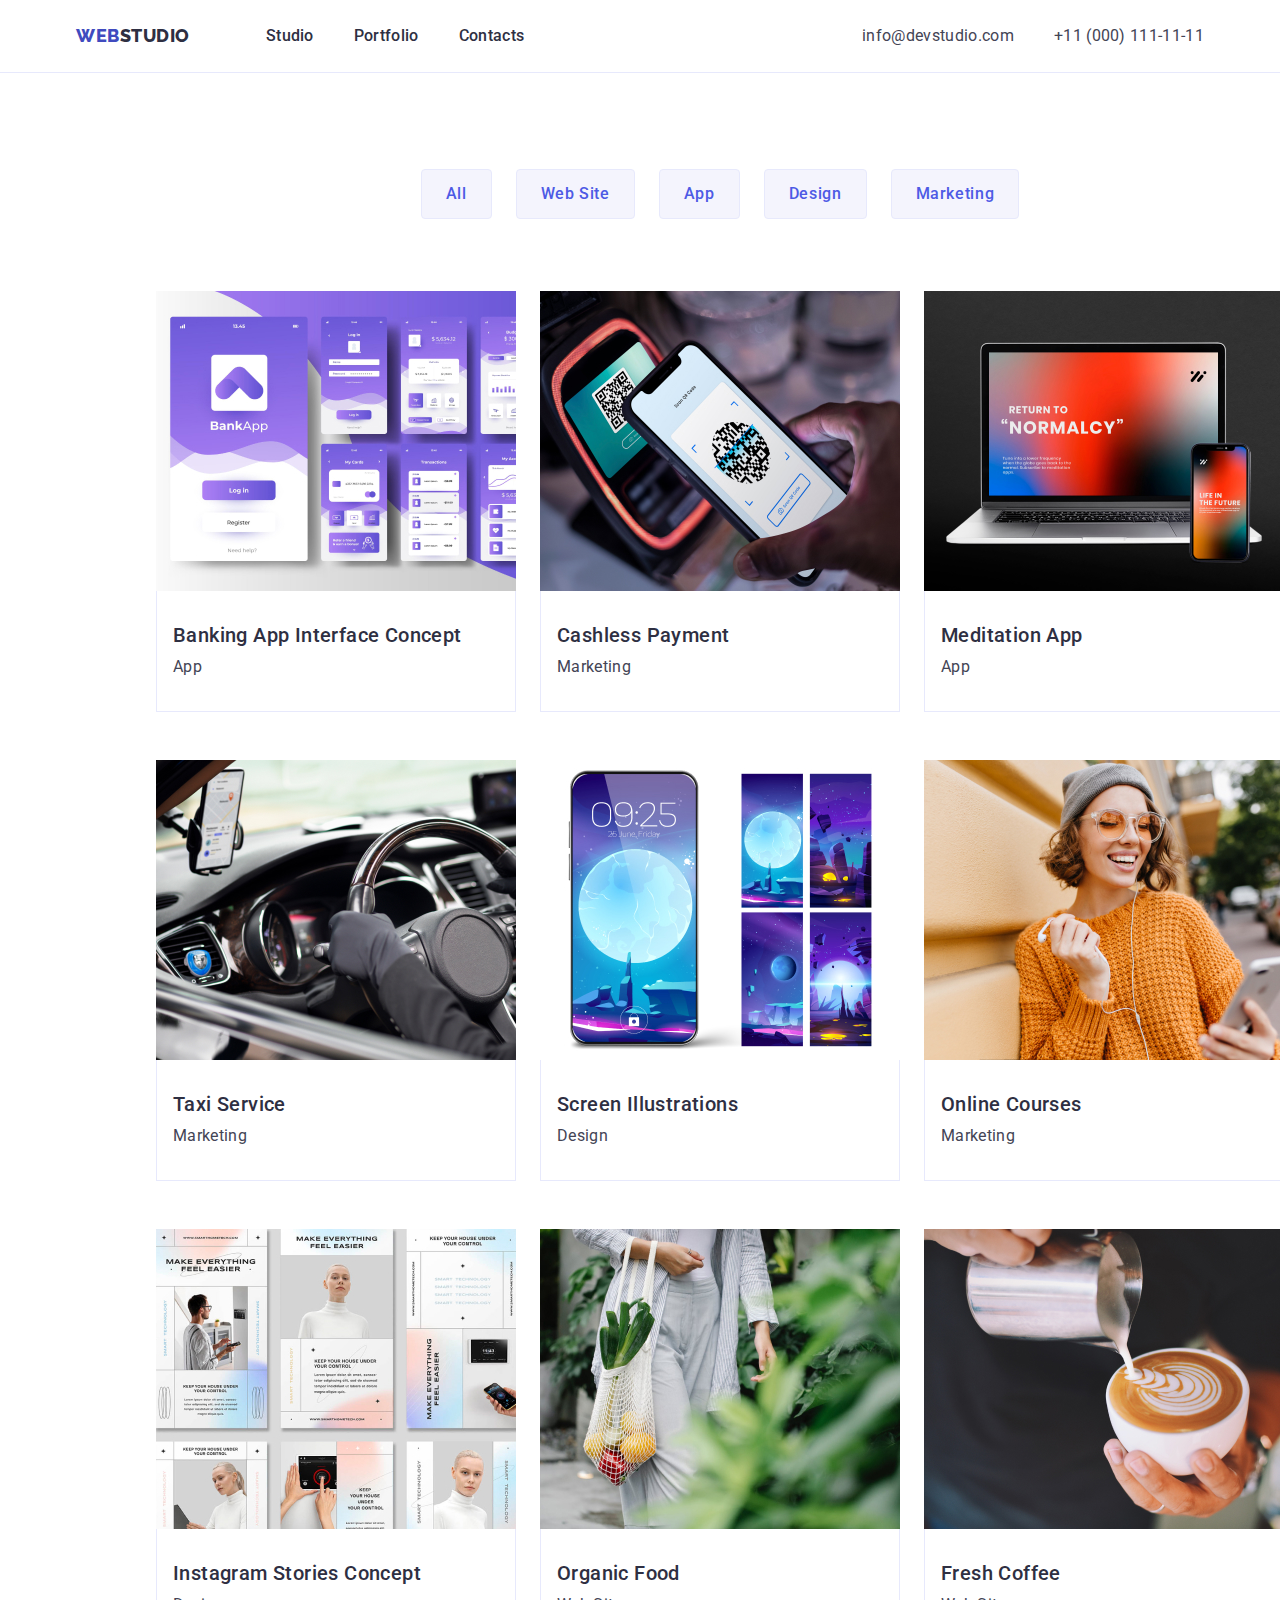
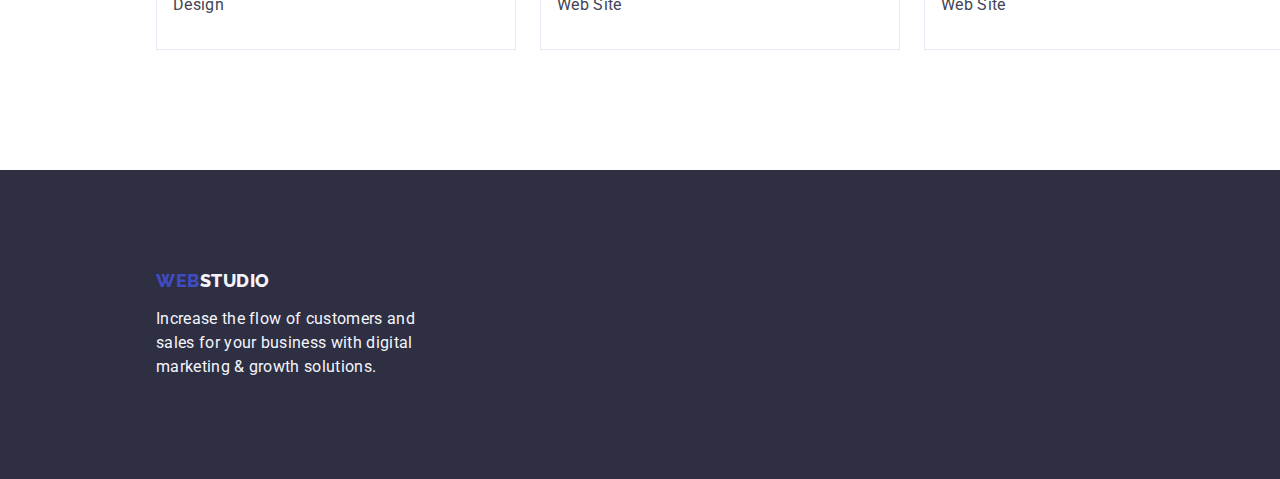
==== commit 7c23e66b: "1" ====
--- a/portfolio.html
+++ b/portfolio.html
@@ -52,9 +52,9 @@
     </header>
     <!----------------------------------MAIN------------------------------------>
     <main class="main">
-      <h2 class="visually-hidden">WebStudio</h2>
       <section class="section-main-portfolio section">
         <div class="container">
+          <h2 class="visually-hidden">WebStudio</h2>
           <ul class="button-list list">
             <li><button class="btn" type="button">All</button></li>
             <li><button class="btn" type="button">Web Site</button></li>
--- a/css/style.css
+++ b/css/style.css
@@ -378,7 +378,7 @@
   letter-spacing: 0.03em;
   text-transform: uppercase;
   display: inline-block;
-  margin-bottom: 17.5px;
+  margin-bottom: 16px;
   color: var(--buttom-color);
 }
 
